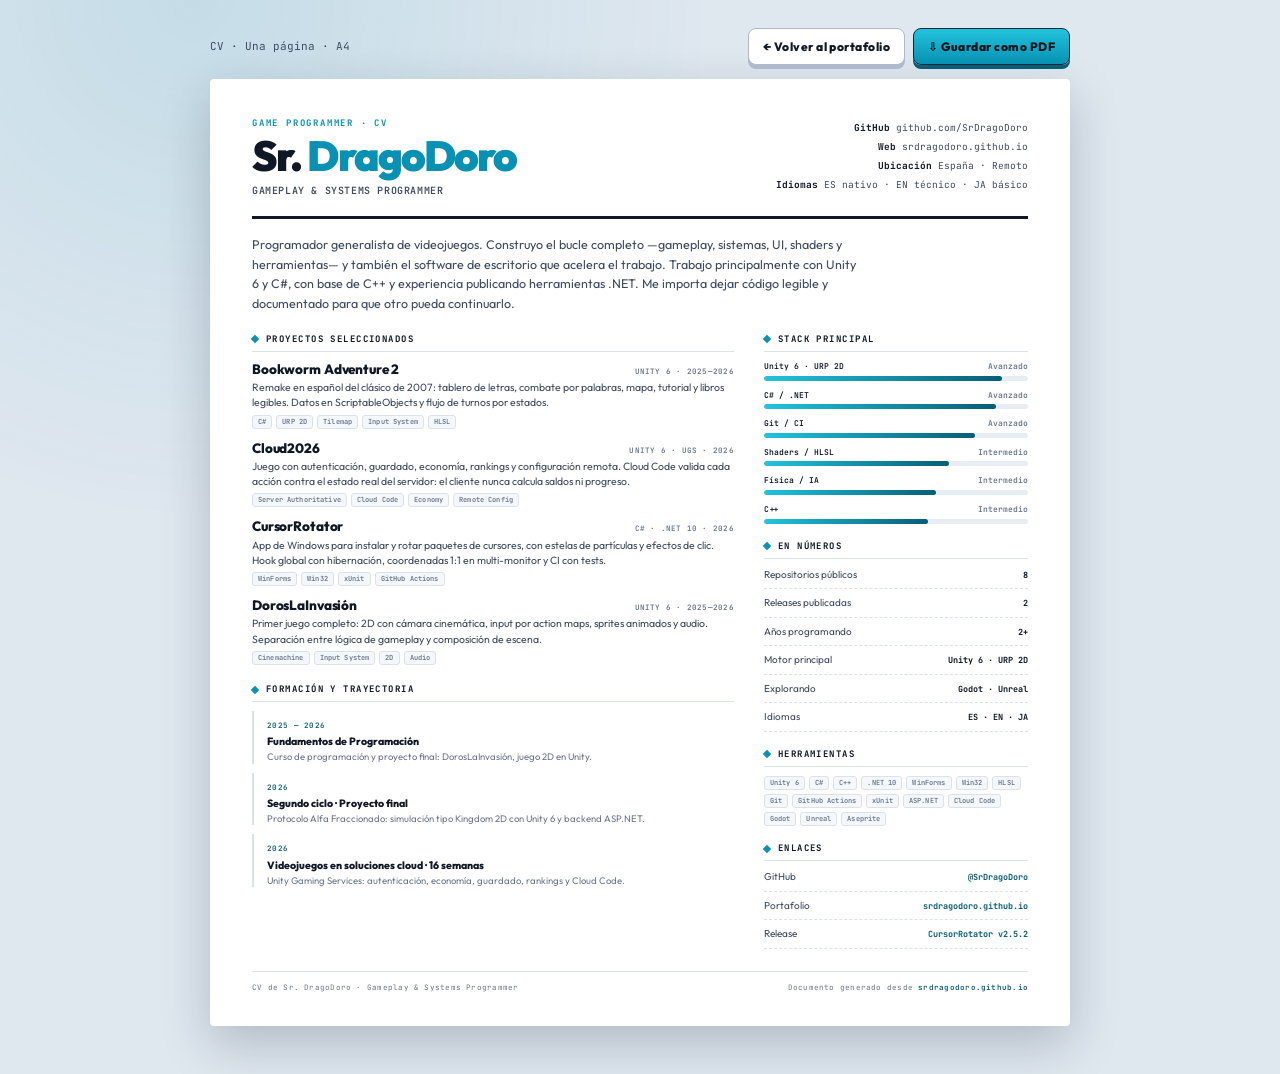
==== cv.html @ 49a5b79f "Revamp site: canvas engine, audio, docs Large restructure and feature update across the site: added " ====
<!doctype html>
<html lang="es">
<head>
<meta charset="utf-8">
<meta name="viewport" content="width=device-width, initial-scale=1">
<title>CV · Sr. DragoDoro — Gameplay &amp; Systems Programmer</title>
<meta name="description" content="Currículum de Sr. DragoDoro, Gameplay & Systems Programmer. Unity 6, C#, C++ y herramientas .NET.">
<meta name="robots" content="noindex">
<link rel="icon" href="img/favicon.svg" type="image/svg+xml">
<link rel="preconnect" href="https://fonts.googleapis.com">
<link rel="preconnect" href="https://fonts.gstatic.com" crossorigin>
<link href="https://fonts.googleapis.com/css2?family=Outfit:wght@400;600;800;900&family=JetBrains+Mono:wght@400;600;700&display=swap" rel="stylesheet">
<style>
  :root {
    --ink: #101725;
    --ink-soft: #3d4a60;
    --muted: #68758c;
    --line: #dbe2ec;
    --paper: #ffffff;
    --wash: #f4f8fc;
    --accent: #0891b2;
    --accent-deep: #075e75;
    --display: 'Outfit', 'Segoe UI', system-ui, sans-serif;
    --mono: 'JetBrains Mono', Consolas, monospace;
  }

  * { box-sizing: border-box; }

  html { background: #dfe7ef; }

  body {
    margin: 0;
    padding: 28px 16px 48px;
    background:
      radial-gradient(circle at 15% 0%, rgba(8, 145, 178, 0.12), transparent 34%),
      #dfe7ef;
    color: var(--ink);
    font-family: var(--display);
    line-height: 1.45;
    -webkit-print-color-adjust: exact;
    print-color-adjust: exact;
  }

  a { color: var(--accent-deep); text-decoration: none; }
  a:hover { text-decoration: underline; }

  .toolbar {
    display: flex;
    flex-wrap: wrap;
    gap: 10px;
    align-items: center;
    justify-content: space-between;
    width: min(860px, 100%);
    margin: 0 auto 14px;
    font-family: var(--mono);
    font-size: 11px;
    color: #3c4b60;
  }

  .toolbar__actions { display: flex; gap: 8px; }

  .btn {
    display: inline-flex;
    gap: 7px;
    align-items: center;
    padding: 9px 14px;
    border: 1.5px solid #0d2633;
    border-radius: 8px;
    background: linear-gradient(180deg, #22c3dd, #0891b2);
    color: #04141b;
    font-family: var(--display);
    font-size: 12px;
    font-weight: 800;
    letter-spacing: 0.04em;
    cursor: pointer;
    box-shadow: 0 4px 0 #075e75;
    text-decoration: none;
  }

  .btn:active { transform: translateY(3px); box-shadow: 0 1px 0 #075e75; }
  .btn--ghost { background: #fff; color: var(--ink); border-color: #aebacb; box-shadow: 0 4px 0 #aebacb; }

  .sheet {
    width: min(860px, 100%);
    margin: 0 auto;
    padding: 38px 42px 34px;
    border-radius: 4px;
    background: var(--paper);
    box-shadow: 0 18px 50px rgba(16, 26, 40, 0.22);
  }

  .head {
    display: grid;
    grid-template-columns: 1.25fr 0.75fr;
    gap: 24px;
    align-items: start;
    padding-bottom: 18px;
    border-bottom: 3px solid var(--ink);
  }

  .head__kicker {
    margin: 0 0 6px;
    color: var(--accent);
    font-family: var(--mono);
    font-size: 9px;
    font-weight: 700;
    letter-spacing: 0.2em;
  }

  .head h1 {
    margin: 0;
    font-size: 42px;
    font-weight: 900;
    line-height: 0.94;
    letter-spacing: -0.045em;
  }

  .head h1 span { color: var(--accent); }

  .head__role {
    margin: 8px 0 0;
    color: var(--ink-soft);
    font-family: var(--mono);
    font-size: 10px;
    font-weight: 600;
    letter-spacing: 0.06em;
  }

  .head__contact {
    display: grid;
    gap: 5px;
    padding-top: 4px;
    color: var(--ink-soft);
    font-family: var(--mono);
    font-size: 9.5px;
    text-align: right;
  }

  .head__contact b { color: var(--ink); }

  .summary {
    margin: 16px 0 0;
    max-width: 76ch;
    color: var(--ink-soft);
    font-size: 12.5px;
    line-height: 1.55;
  }

  .grid {
    display: grid;
    grid-template-columns: 1.55fr 0.85fr;
    gap: 30px;
    margin-top: 20px;
  }

  .section + .section { margin-top: 18px; }

  .section h2 {
    display: flex;
    gap: 8px;
    align-items: center;
    margin: 0 0 9px;
    padding-bottom: 5px;
    border-bottom: 1px solid var(--line);
    color: var(--ink);
    font-family: var(--mono);
    font-size: 9px;
    font-weight: 700;
    letter-spacing: 0.16em;
    text-transform: uppercase;
  }

  .section h2::before {
    content: '';
    width: 6px;
    height: 6px;
    background: var(--accent);
    transform: rotate(45deg);
  }

  .project { margin-bottom: 11px; }
  .project:last-child { margin-bottom: 0; }

  .project__top {
    display: flex;
    gap: 10px;
    align-items: baseline;
    justify-content: space-between;
  }

  .project h3 {
    margin: 0;
    font-size: 13.5px;
    font-weight: 800;
    line-height: 1.2;
    letter-spacing: -0.01em;
  }

  .project__meta {
    flex: 0 0 auto;
    color: var(--muted);
    font-family: var(--mono);
    font-size: 7.5px;
    font-weight: 600;
    letter-spacing: 0.03em;
    text-align: right;
  }

  .project p {
    margin: 3px 0 0;
    color: var(--ink-soft);
    font-size: 10.5px;
    line-height: 1.45;
  }

  .tags {
    display: flex;
    flex-wrap: wrap;
    gap: 4px;
    margin-top: 4px;
  }

  .tag {
    padding: 1px 5px;
    border: 1px solid var(--line);
    border-radius: 3px;
    background: var(--wash);
    color: var(--muted);
    font-family: var(--mono);
    font-size: 7px;
    font-weight: 600;
    letter-spacing: 0.02em;
  }

  .aside .section + .section { margin-top: 16px; }

  .skill-row { margin-bottom: 9px; }
  .skill-row:last-child { margin-bottom: 0; }

  .skill-row__top {
    display: flex;
    justify-content: space-between;
    margin-bottom: 3px;
    font-family: var(--mono);
    font-size: 8px;
    font-weight: 600;
  }

  .skill-row__top span:last-child { color: var(--muted); }

  .skill-track {
    height: 5px;
    overflow: hidden;
    border-radius: 99px;
    background: #e8edf3;
  }

  .skill-fill {
    height: 100%;
    border-radius: inherit;
    background: linear-gradient(90deg, #22c3dd, var(--accent-deep));
  }

  .facts {
    display: grid;
    gap: 7px;
    padding: 0;
    margin: 0;
    list-style: none;
  }

  .facts li {
    display: flex;
    gap: 8px;
    align-items: baseline;
    justify-content: space-between;
    padding-bottom: 6px;
    border-bottom: 1px dashed var(--line);
    color: var(--ink-soft);
    font-size: 10px;
  }

  .facts b {
    color: var(--ink);
    font-family: var(--mono);
    font-size: 8.5px;
    text-align: right;
  }

  .timeline {
    display: grid;
    gap: 9px;
    padding: 0;
    margin: 0;
    list-style: none;
  }

  .timeline li {
    padding-left: 13px;
    border-left: 2px solid var(--line);
  }

  .timeline b {
    display: block;
    font-size: 10.5px;
    font-weight: 800;
  }

  .timeline span {
    display: block;
    margin-top: 1px;
    color: var(--muted);
    font-size: 9.5px;
    line-height: 1.4;
  }

  .timeline em {
    color: var(--accent-deep);
    font-family: var(--mono);
    font-size: 7.5px;
    font-style: normal;
    font-weight: 600;
    letter-spacing: 0.04em;
  }

  .foot {
    display: flex;
    flex-wrap: wrap;
    gap: 12px;
    align-items: center;
    justify-content: space-between;
    margin-top: 22px;
    padding-top: 10px;
    border-top: 1px solid var(--line);
    color: var(--muted);
    font-family: var(--mono);
    font-size: 7.5px;
    letter-spacing: 0.03em;
  }

  .foot a { font-weight: 600; }

  @media (max-width: 700px) {
    body { padding: 14px 10px 32px; }
    .sheet { padding: 24px 20px; }
    .head { grid-template-columns: 1fr; gap: 12px; }
    .head h1 { font-size: 34px; }
    .head__contact { text-align: left; grid-template-columns: 1fr 1fr; }
    .grid { grid-template-columns: 1fr; gap: 20px; }
    .toolbar { align-items: flex-start; }
  }

  @page { size: A4; margin: 11mm; }

  @media print {
    html, body { background: #fff; }
    body { padding: 0; font-size: 10pt; }
    .toolbar { display: none !important; }
    .sheet {
      width: auto;
      max-width: none;
      margin: 0;
      padding: 0;
      border-radius: 0;
      box-shadow: none;
    }
    .head { padding-bottom: 10px; }
    .head h1 { font-size: 32pt; }
    .summary { font-size: 9pt; }
    .grid { gap: 18pt; margin-top: 12pt; }
    .section + .section { margin-top: 10pt; }
    .project { margin-bottom: 6pt; }
    .project p { font-size: 8pt; }
    a { color: var(--accent-deep); }
    .project, .timeline li, .skill-row, .facts li { break-inside: avoid; }
    .foot { margin-top: 12pt; }
  }
</style>
</head>
<body>

<div class="toolbar">
  <span>CV · Una página · A4</span>
  <span class="toolbar__actions">
    <a class="btn btn--ghost" href="index.html">← Volver al portafolio</a>
    <button class="btn" id="print-btn" type="button">⇩ Guardar como PDF</button>
  </span>
</div>

<main class="sheet">
  <header class="head">
    <div>
      <p class="head__kicker">GAME PROGRAMMER · CV</p>
      <h1>Sr. <span>DragoDoro</span></h1>
      <p class="head__role">GAMEPLAY &amp; SYSTEMS PROGRAMMER</p>
    </div>
    <div class="head__contact">
      <span><b>GitHub</b> github.com/SrDragoDoro</span>
      <span><b>Web</b> srdragodoro.github.io</span>
      <span><b>Ubicación</b> España · Remoto</span>
      <span><b>Idiomas</b> ES nativo · EN técnico · JA básico</span>
    </div>
  </header>

  <p class="summary">
    Programador generalista de videojuegos. Construyo el bucle completo —gameplay, sistemas, UI,
    shaders y herramientas— y también el software de escritorio que acelera el trabajo. Trabajo
    principalmente con Unity 6 y C#, con base de C++ y experiencia publicando herramientas .NET.
    Me importa dejar código legible y documentado para que otro pueda continuarlo.
  </p>

  <div class="grid">
    <div class="main-col">
      <section class="section">
        <h2>Proyectos seleccionados</h2>

        <article class="project">
          <div class="project__top">
            <h3>Bookworm Adventure 2</h3>
            <span class="project__meta">UNITY 6 · 2025—2026</span>
          </div>
          <p>Remake en español del clásico de 2007: tablero de letras, combate por palabras, mapa,
            tutorial y libros legibles. Datos en ScriptableObjects y flujo de turnos por estados.</p>
          <div class="tags"><span class="tag">C#</span><span class="tag">URP 2D</span><span class="tag">Tilemap</span><span class="tag">Input System</span><span class="tag">HLSL</span></div>
        </article>

        <article class="project">
          <div class="project__top">
            <h3>Cloud2026</h3>
            <span class="project__meta">UNITY 6 · UGS · 2026</span>
          </div>
          <p>Juego con autenticación, guardado, economía, rankings y configuración remota. Cloud Code
            valida cada acción contra el estado real del servidor: el cliente nunca calcula saldos ni progreso.</p>
          <div class="tags"><span class="tag">Server Authoritative</span><span class="tag">Cloud Code</span><span class="tag">Economy</span><span class="tag">Remote Config</span></div>
        </article>

        <article class="project">
          <div class="project__top">
            <h3>CursorRotator</h3>
            <span class="project__meta">C# · .NET 10 · 2026</span>
          </div>
          <p>App de Windows para instalar y rotar paquetes de cursores, con estelas de partículas y
            efectos de clic. Hook global con hibernación, coordenadas 1:1 en multi-monitor y CI con tests.</p>
          <div class="tags"><span class="tag">WinForms</span><span class="tag">Win32</span><span class="tag">xUnit</span><span class="tag">GitHub Actions</span></div>
        </article>

        <article class="project">
          <div class="project__top">
            <h3>DorosLaInvasión</h3>
            <span class="project__meta">UNITY 6 · 2025—2026</span>
          </div>
          <p>Primer juego completo: 2D con cámara cinemática, input por action maps, sprites animados
            y audio. Separación entre lógica de gameplay y composición de escena.</p>
          <div class="tags"><span class="tag">Cinemachine</span><span class="tag">Input System</span><span class="tag">2D</span><span class="tag">Audio</span></div>
        </article>
      </section>

      <section class="section">
        <h2>Formación y trayectoria</h2>
        <ul class="timeline">
          <li>
            <em>2025 — 2026</em>
            <b>Fundamentos de Programación</b>
            <span>Curso de programación y proyecto final: DorosLaInvasión, juego 2D en Unity.</span>
          </li>
          <li>
            <em>2026</em>
            <b>Segundo ciclo · Proyecto final</b>
            <span>Protocolo Alfa Fraccionado: simulación tipo Kingdom 2D con Unity 6 y backend ASP.NET.</span>
          </li>
          <li>
            <em>2026</em>
            <b>Videojuegos en soluciones cloud · 16 semanas</b>
            <span>Unity Gaming Services: autenticación, economía, guardado, rankings y Cloud Code.</span>
          </li>
        </ul>
      </section>
    </div>

    <aside class="aside">
      <section class="section">
        <h2>Stack principal</h2>

        <div class="skill-row">
          <div class="skill-row__top"><span>Unity 6 · URP 2D</span><span>Avanzado</span></div>
          <div class="skill-track"><div class="skill-fill" style="width:90%"></div></div>
        </div>
        <div class="skill-row">
          <div class="skill-row__top"><span>C# / .NET</span><span>Avanzado</span></div>
          <div class="skill-track"><div class="skill-fill" style="width:88%"></div></div>
        </div>
        <div class="skill-row">
          <div class="skill-row__top"><span>Git / CI</span><span>Avanzado</span></div>
          <div class="skill-track"><div class="skill-fill" style="width:80%"></div></div>
        </div>
        <div class="skill-row">
          <div class="skill-row__top"><span>Shaders / HLSL</span><span>Intermedio</span></div>
          <div class="skill-track"><div class="skill-fill" style="width:70%"></div></div>
        </div>
        <div class="skill-row">
          <div class="skill-row__top"><span>Física / IA</span><span>Intermedio</span></div>
          <div class="skill-track"><div class="skill-fill" style="width:65%"></div></div>
        </div>
        <div class="skill-row">
          <div class="skill-row__top"><span>C++</span><span>Intermedio</span></div>
          <div class="skill-track"><div class="skill-fill" style="width:62%"></div></div>
        </div>
      </section>

      <section class="section">
        <h2>En números</h2>
        <ul class="facts">
          <li><span>Repositorios públicos</span><b>8</b></li>
          <li><span>Releases publicadas</span><b>2</b></li>
          <li><span>Años programando</span><b>2+</b></li>
          <li><span>Motor principal</span><b>Unity 6 · URP 2D</b></li>
          <li><span>Explorando</span><b>Godot · Unreal</b></li>
          <li><span>Idiomas</span><b>ES · EN · JA</b></li>
        </ul>
      </section>

      <section class="section">
        <h2>Herramientas</h2>
        <div class="tags">
          <span class="tag">Unity 6</span><span class="tag">C#</span><span class="tag">C++</span>
          <span class="tag">.NET 10</span><span class="tag">WinForms</span><span class="tag">Win32</span>
          <span class="tag">HLSL</span><span class="tag">Git</span><span class="tag">GitHub Actions</span>
          <span class="tag">xUnit</span><span class="tag">ASP.NET</span><span class="tag">Cloud Code</span>
          <span class="tag">Godot</span><span class="tag">Unreal</span><span class="tag">Aseprite</span>
        </div>
      </section>

      <section class="section">
        <h2>Enlaces</h2>
        <ul class="facts">
          <li><span>GitHub</span><b><a href="https://github.com/SrDragoDoro">@SrDragoDoro</a></b></li>
          <li><span>Portafolio</span><b><a href="https://srdragodoro.github.io">srdragodoro.github.io</a></b></li>
          <li><span>Release</span><b><a href="https://github.com/SrDragoDoro/CursorRotator/releases">CursorRotator v2.5.2</a></b></li>
        </ul>
      </section>
    </aside>
  </div>

  <footer class="foot">
    <span>CV de Sr. DragoDoro · Gameplay &amp; Systems Programmer</span>
    <span>Documento generado desde <a href="https://srdragodoro.github.io">srdragodoro.github.io</a></span>
  </footer>
</main>

<script>
  (function () {
    'use strict';
    const printBtn = document.getElementById('print-btn');
    printBtn.addEventListener('click', function () {
      window.print();
    });

    // El botón "DESCARGAR CV" abre esta página con ?print=1: el diálogo de
    // impresión aparece solo y desde ahí se guarda como PDF.
    if (new URLSearchParams(window.location.search).get('print') === '1') {
      window.addEventListener('load', function () {
        window.setTimeout(function () { window.print(); }, 450);
      });
    }
  })();
</script>
</body>
</html>
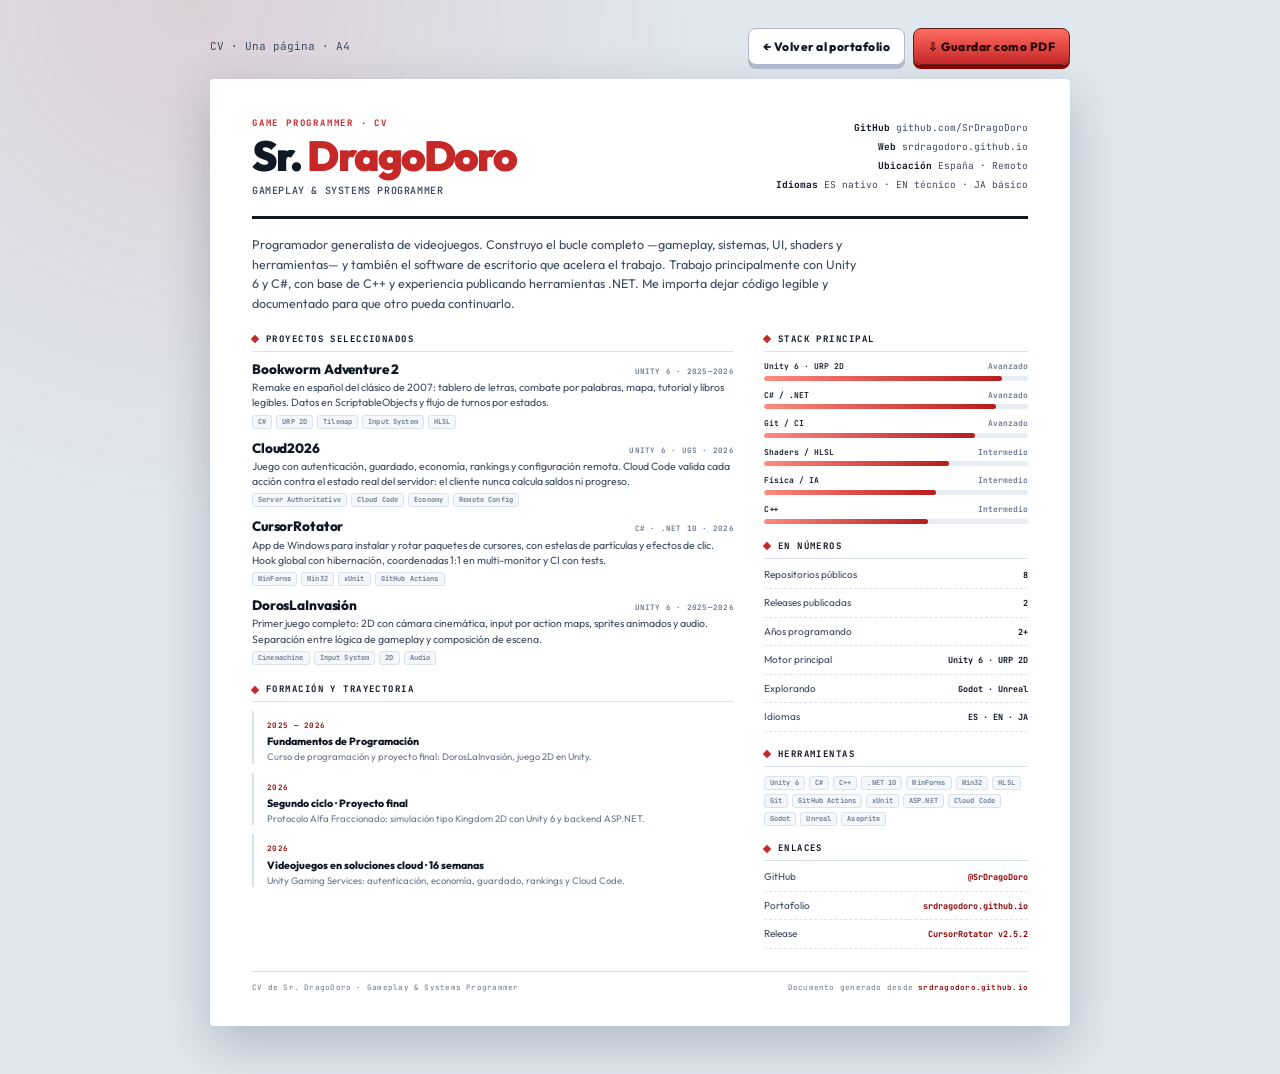
==== commit 5f6c6ee8: "Red/black rebrand, add video carousel & icon Switch site palette to the red/black cube identity, rep" ====
--- a/cv.html
+++ b/cv.html
@@ -6,7 +6,7 @@
 <title>CV · Sr. DragoDoro — Gameplay &amp; Systems Programmer</title>
 <meta name="description" content="Currículum de Sr. DragoDoro, Gameplay & Systems Programmer. Unity 6, C#, C++ y herramientas .NET.">
 <meta name="robots" content="noindex">
-<link rel="icon" href="img/favicon.svg" type="image/svg+xml">
+<link rel="icon" href="img/icono.png" type="image/png">
 <link rel="preconnect" href="https://fonts.googleapis.com">
 <link rel="preconnect" href="https://fonts.gstatic.com" crossorigin>
 <link href="https://fonts.googleapis.com/css2?family=Outfit:wght@400;600;800;900&family=JetBrains+Mono:wght@400;600;700&display=swap" rel="stylesheet">
@@ -18,8 +18,8 @@
     --line: #dbe2ec;
     --paper: #ffffff;
     --wash: #f4f8fc;
-    --accent: #0891b2;
-    --accent-deep: #075e75;
+    --accent: #c62828;
+    --accent-deep: #8e0000;
     --display: 'Outfit', 'Segoe UI', system-ui, sans-serif;
     --mono: 'JetBrains Mono', Consolas, monospace;
   }
@@ -32,7 +32,7 @@
     margin: 0;
     padding: 28px 16px 48px;
     background:
-      radial-gradient(circle at 15% 0%, rgba(8, 145, 178, 0.12), transparent 34%),
+      radial-gradient(circle at 15% 0%, rgba(198, 40, 40, 0.12), transparent 34%),
       #dfe7ef;
     color: var(--ink);
     font-family: var(--display);
@@ -64,20 +64,20 @@
     gap: 7px;
     align-items: center;
     padding: 9px 14px;
-    border: 1.5px solid #0d2633;
+    border: 1.5px solid #5c1f1a;
     border-radius: 8px;
-    background: linear-gradient(180deg, #22c3dd, #0891b2);
-    color: #04141b;
+    background: linear-gradient(180deg, #ff6b60, #c62828);
+    color: #2a0404;
     font-family: var(--display);
     font-size: 12px;
     font-weight: 800;
     letter-spacing: 0.04em;
     cursor: pointer;
-    box-shadow: 0 4px 0 #075e75;
+    box-shadow: 0 4px 0 #8e0000;
     text-decoration: none;
   }
 
-  .btn:active { transform: translateY(3px); box-shadow: 0 1px 0 #075e75; }
+  .btn:active { transform: translateY(3px); box-shadow: 0 1px 0 #8e0000; }
   .btn--ghost { background: #fff; color: var(--ink); border-color: #aebacb; box-shadow: 0 4px 0 #aebacb; }
 
   .sheet {
@@ -258,7 +258,7 @@
   .skill-fill {
     height: 100%;
     border-radius: inherit;
-    background: linear-gradient(90deg, #22c3dd, var(--accent-deep));
+    background: linear-gradient(90deg, #ff8a80, #b71c1c);
   }
 
   .facts {
